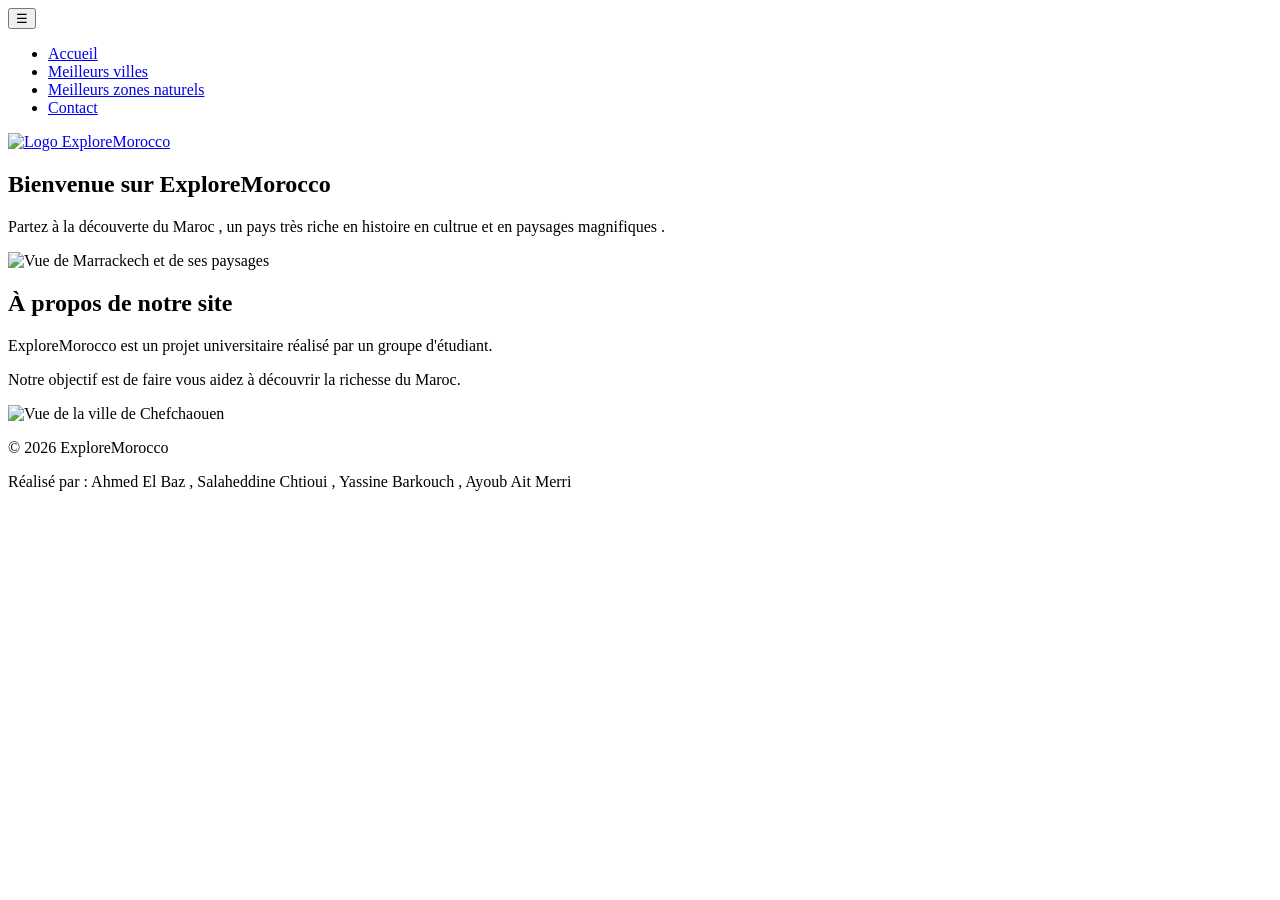
==== Accueil.html @ dbd48f04 "Add files via upload" ====
<!DOCTYPE html>
<html lang="fr">
<head>
    <meta charset="UTF-8">
    <meta name="viewport" content="width=device-width , initial-scale=1.0">
    <title>Explore Morocco - Découvrir le Maroc</title>
    <meta name="description" content="ExploreMorocco . Votre site pour découvrir les villes et les paysages du Maroc">
</head>
<body>
    <header>
        <button id="menu-button" aria-label="ouvrir-menu" aria-expanded="false" aria-controls="menu-principal">&#9776;</button>
        <nav id="menu-principal" aria-label="Navigation">
            <ul>
                <li><a href="Accueil.html">Accueil</a></li>
                <li><a href="#">Meilleurs villes </a></li>
                <li><a href="#">Meilleurs zones naturels </a></li>
                <li><a href="#">Contact</a></li>
            </ul>
        </nav>
        <a href="Accueil.html" aria-label="ExploreMorocco-Accueil" >
            <img src="#" alt="Logo ExploreMorocco" width="75px">
        </a>
    </header>
    <main>
        <section id="Bienvenue">
            <h1>Bienvenue sur ExploreMorocco</h1>
            <p>Partez à la découverte du Maroc , un pays très riche en histoire en cultrue et en paysages magnifiques .</p>
            <img src="#" alt="Vue de Marrackech et de ses paysages">
        </section>
        <section id="à propos">
            <h2>À propos de notre site</h2>
            <p>ExploreMorocco est un projet universitaire réalisé par un groupe d'étudiant.</p>
            <p>Notre objectif est de faire vous aidez à découvrir la richesse du Maroc.</p>
            <img src="#" alt="Vue de la ville de Chefchaouen">
        </section>
    </main>
    <footer>
        <p>&copy; 2026 ExploreMorocco</p> 
        <p>Réalisé par : Ahmed El Baz , Salaheddine Chtioui , Yassine Barkouch , Ayoub Ait Merri</p>
    </footer>
</body>
</html>
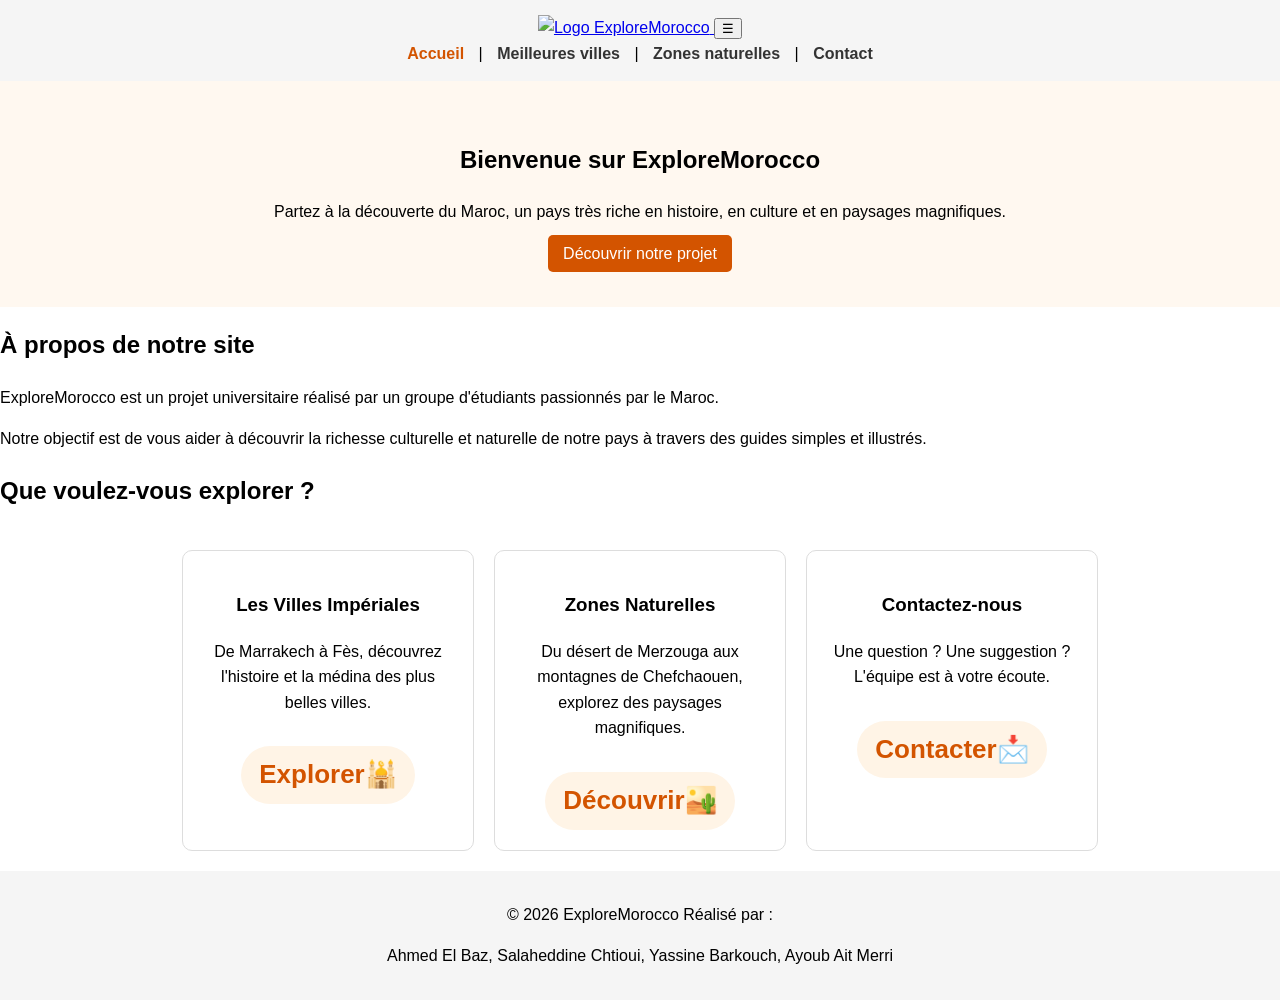
==== commit 0ec2af0a: "fix css link and style cards" ====
--- a/Accueil.html
+++ b/Accueil.html
@@ -2,41 +2,73 @@
 <html lang="fr">
 <head>
     <meta charset="UTF-8">
-    <meta name="viewport" content="width=device-width , initial-scale=1.0">
+    <meta name="viewport" content="width=device-width, initial-scale=1.0">
     <title>Explore Morocco - Découvrir le Maroc</title>
-    <meta name="description" content="ExploreMorocco . Votre site pour découvrir les villes et les paysages du Maroc">
+    <meta name="description" content="ExploreMorocco, votre site pour découvrir les villes et les paysages du Maroc">
+    <link rel="stylesheet" href="css/style.css">
 </head>
 <body>
     <header>
-        <button id="menu-button" aria-label="ouvrir-menu" aria-expanded="false" aria-controls="menu-principal">&#9776;</button>
-        <nav id="menu-principal" aria-label="Navigation">
-            <ul>
-                <li><a href="Accueil.html">Accueil</a></li>
-                <li><a href="#">Meilleurs villes </a></li>
-                <li><a href="#">Meilleurs zones naturels </a></li>
-                <li><a href="#">Contact</a></li>
-            </ul>
+        <a href="Accueil.html" aria-label="ExploreMorocco-Accueil">
+            <img src="images/logo.png" alt="Logo ExploreMorocco" width="75">
+        </a>
+        <button id="menu-button" aria-label="ouvrir-menu" aria-expanded="false" aria-controls="menu-principal">☰</button>
+        <nav id="menu-principal" aria-label="Navigation principale" align="center">
+           
+                <a href="Accueil.html" class="active">Accueil</a>   |
+                <a href="villes.html">Meilleures villes</a>   |
+                <a href="nature.html">Zones naturelles</a>   |
+                <a href="contact.html">Contact</a>
+            
         </nav>
-        <a href="Accueil.html" aria-label="ExploreMorocco-Accueil" >
-            <img src="#" alt="Logo ExploreMorocco" width="75px">
-        </a>
     </header>
+
     <main>
-        <section id="Bienvenue">
+        <!-- 1. Section Bienvenue -->
+        <section id="bienvenue">
             <h1>Bienvenue sur ExploreMorocco</h1>
-            <p>Partez à la découverte du Maroc , un pays très riche en histoire en cultrue et en paysages magnifiques .</p>
-            <img src="#" alt="Vue de Marrackech et de ses paysages">
+            <p>Partez à la découverte du Maroc, un pays très riche en histoire, en culture et en paysages magnifiques.</p>
+            <a href="#a-propos" class="btn">Découvrir notre projet</a>
         </section>
-        <section id="à propos">
+
+        <!-- 2. Section À propos -->
+        <section id="a-propos">
             <h2>À propos de notre site</h2>
-            <p>ExploreMorocco est un projet universitaire réalisé par un groupe d'étudiant.</p>
-            <p>Notre objectif est de faire vous aidez à découvrir la richesse du Maroc.</p>
-            <img src="#" alt="Vue de la ville de Chefchaouen">
+            <p>ExploreMorocco est un projet universitaire réalisé par un groupe d'étudiants passionnés par le Maroc.</p>
+            <p>Notre objectif est de vous aider à découvrir la richesse culturelle et naturelle de notre pays à travers des guides simples et illustrés.</p>
+        </section>
+
+        <!-- 3. Section Liens vers les autres pages -->
+        <section id="decouvrir">
+            <h2>Que voulez-vous explorer ?</h2>
+            <div class="cards">
+    <article>
+        <h3>Les Villes Impériales</h3>
+        <p>De Marrakech à Fès, découvrez l'histoire et la médina des plus belles villes.</p>
+        <!-- Lien Emoji Ville -->
+        <a href="villes.html" aria-label="Voir les villes" style="font-size: 40px; text-decoration: none;">Explorer🕌</a>
+    </article>
+
+    <article>
+        <h3>Zones Naturelles</h3>
+        <p>Du désert de Merzouga aux montagnes de Chefchaouen, explorez des paysages magnifiques.</p>
+        <!-- Lien Emoji Nature -->
+        <a href="nature.html" aria-label="Voir la nature" style="font-size: 40px; text-decoration: none;">Découvrir🏜️</a>
+    </article>
+
+    <article>
+        <h3>Contactez-nous</h3>
+        <p>Une question ? Une suggestion ? L'équipe est à votre écoute.</p>
+        <!-- Lien Emoji Contact -->
+        <a href="contact.html" aria-label="Nous contacter" style="font-size: 40px; text-decoration: none;">Contacter📩</a>
+    </article>
+</div>
         </section>
     </main>
+
     <footer>
-        <p>&copy; 2026 ExploreMorocco</p> 
-        <p>Réalisé par : Ahmed El Baz , Salaheddine Chtioui , Yassine Barkouch , Ayoub Ait Merri</p>
+        <p align="center">&copy; 2026 ExploreMorocco Réalisé par : </p> 
+        <p align="center">Ahmed El Baz, Salaheddine Chtioui, Yassine Barkouch, Ayoub Ait Merri</p>
     </footer>
 </body>
 </html>
--- a/css/style.css
+++ b/css/style.css
@@ -0,0 +1,74 @@
+/* style de base pour ce soir */
+body {
+  font-family: Arial, sans-serif;
+  margin: 0;
+  padding: 0;
+  line-height: 1.6;
+}
+
+header, footer {
+  background: #f5f5f5;
+  padding: 15px;
+  text-align: center;
+}
+
+nav a {
+  margin: 0 10px;
+  text-decoration: none;
+  color: #333;
+  font-weight: bold;
+}
+
+nav a.active {
+  color: #d35400;
+}
+
+#bienvenue {
+  text-align: center;
+  padding: 40px 20px;
+  background: #fff8f0;
+}
+
+.cards {
+  display: flex;
+  gap: 20px;
+  justify-content: center;
+  flex-wrap: wrap;
+  padding: 20px;
+}
+
+.cards article {
+  border: 1px solid #ddd;
+  padding: 20px;
+  border-radius: 10px;
+  width: 250px;
+  text-align: center;
+}
+
+.btn {
+  background: #d35400;
+  color: white;
+  padding: 10px 15px;
+  text-decoration: none;
+  border-radius: 5px;
+}
+/* إصلاح لون الروابط الإيموجي */
+.cards article a {
+  color: #d35400 !important;
+  font-size: 26px !important;
+  font-weight: bold;
+  display: inline-block;
+  margin-top: 15px;
+  background: #fff4e6;
+  padding: 8px 18px;
+  border-radius: 30px;
+}
+
+.cards article a:visited {
+  color: #d35400 !important;
+}
+
+.cards article a:hover {
+  background: #d35400;
+  color: white !important;
+}
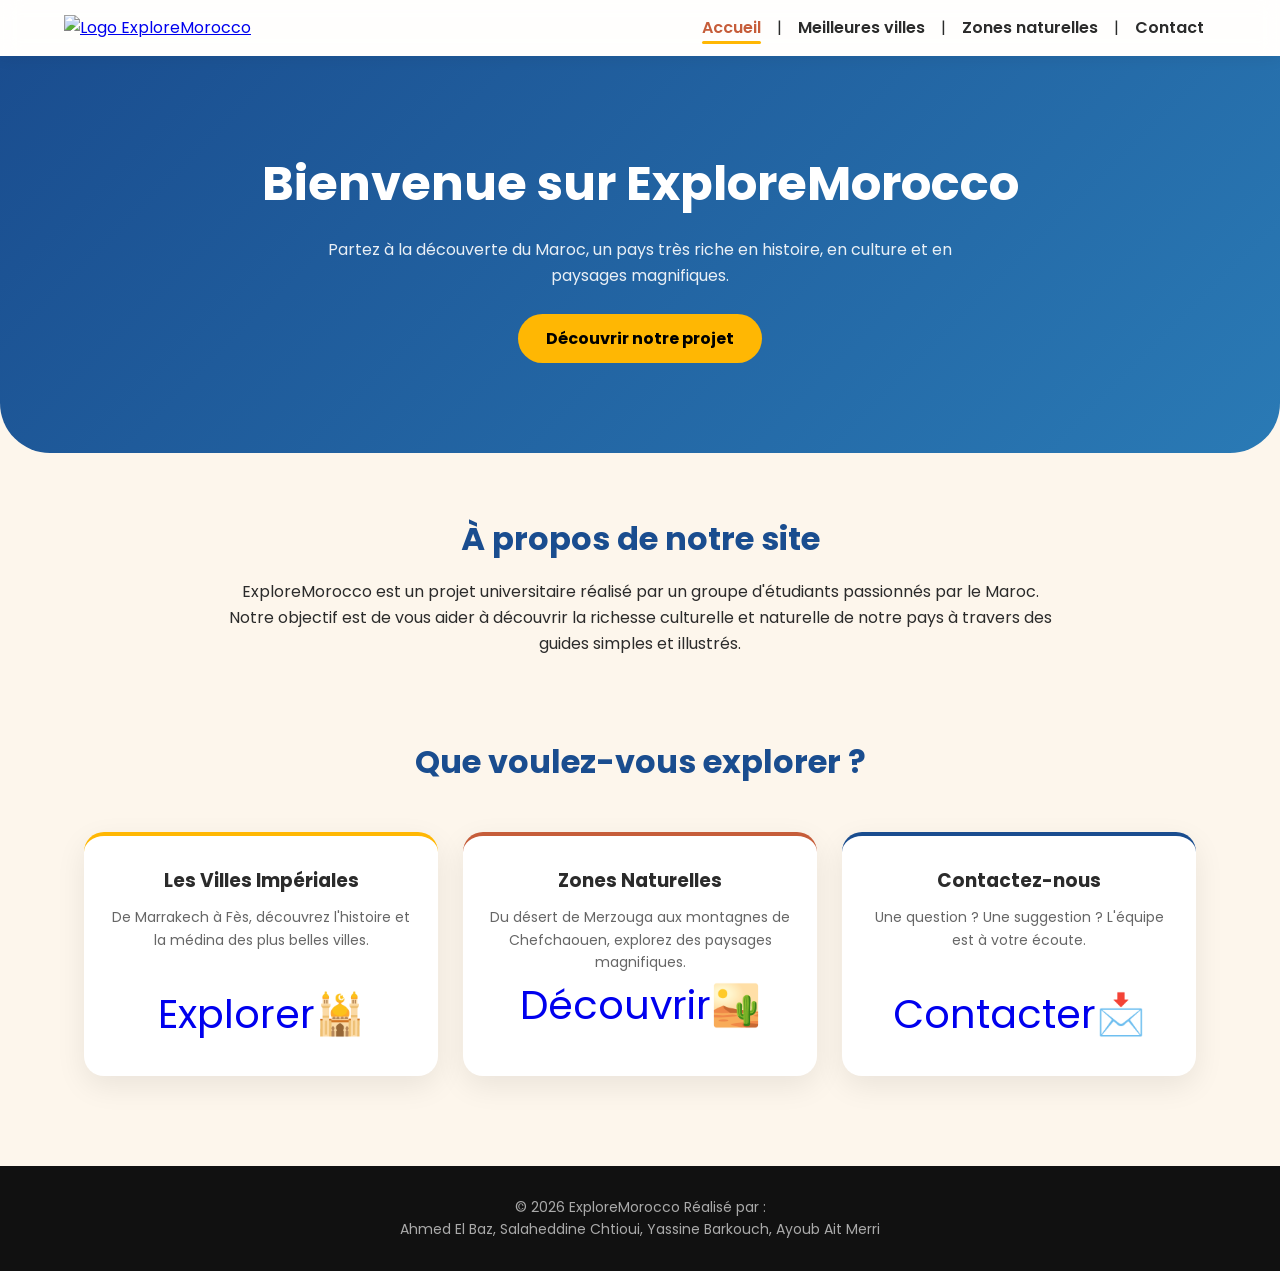
==== commit c0bb3a50: "Refactor Accueil.html and style.css for improved layout and design consistency" ====
--- a/Accueil.html
+++ b/Accueil.html
@@ -44,8 +44,7 @@
             <div class="cards">
     <article>
         <h3>Les Villes Impériales</h3>
-        <p>De Marrakech à Fès, découvrez l'histoire et la médina des plus belles villes.</p>
-        <!-- Lien Emoji Ville -->
+        <p>De Marrakech à Fès, découvrez l'histoire et la médina des plus belles villes.</p><br>
         <a href="villes.html" aria-label="Voir les villes" style="font-size: 40px; text-decoration: none;">Explorer🕌</a>
     </article>
 
@@ -58,8 +57,7 @@
 
     <article>
         <h3>Contactez-nous</h3>
-        <p>Une question ? Une suggestion ? L'équipe est à votre écoute.</p>
-        <!-- Lien Emoji Contact -->
+        <p>Une question ? Une suggestion ? L'équipe est à votre écoute.</p><br>
         <a href="contact.html" aria-label="Nous contacter" style="font-size: 40px; text-decoration: none;">Contacter📩</a>
     </article>
 </div>
--- a/css/style.css
+++ b/css/style.css
@@ -1,74 +1,203 @@
-/* style de base pour ce soir */
-body {
-  font-family: Arial, sans-serif;
-  margin: 0;
-  padding: 0;
+/* ExploreMorocco - Thème Maroc Moderne */
+@import url('https://fonts.googleapis.com/css2?family=Poppins:wght@400;600;700&display=swap');
+
+:root{
+  --sand: #fdf6ec;
+  --terracotta: #c65d3a;
+  --majorelle: #1a4d8f;
+  --saffron: #ffb703;
+  --text: #2b2b2b;
+  --card-bg: #ffffff;
+}
+
+*{
+  margin:0;
+  padding:0;
+  box-sizing:border-box;
+}
+
+body{
+  font-family: 'Poppins', sans-serif;
+  background: var(--sand);
+  color: var(--text);
   line-height: 1.6;
 }
 
-header, footer {
-  background: #f5f5f5;
-  padding: 15px;
-  text-align: center;
-}
-
-nav a {
-  margin: 0 10px;
-  text-decoration: none;
-  color: #333;
-  font-weight: bold;
-}
-
-nav a.active {
-  color: #d35400;
-}
-
-#bienvenue {
-  text-align: center;
-  padding: 40px 20px;
-  background: #fff8f0;
-}
-
+/* HEADER */
+header{
+  background: rgba(255,255,255,0.9);
+  backdrop-filter: blur(10px);
+  padding: 15px 5%;
+  display: flex;
+  justify-content: space-between;
+  align-items: center;
+  position: sticky;
+  top:0;
+  z-index: 100;
+  box-shadow: 0 2px 15px rgba(0,0,0,0.07);
+}
+
+#menu-button{
+  display:none;
+  background:none;
+  border:none;
+  font-size:28px;
+  cursor:pointer;
+}
+
+nav a{
+  text-decoration:none;
+  color: var(--text);
+  font-weight: 600;
+  margin: 0 12px;
+  position:relative;
+  transition:0.3s;
+}
+
+nav a:hover, nav a.active{
+  color: var(--terracotta);
+}
+
+nav a.active::after{
+  content:'';
+  position:absolute;
+  bottom:-5px;
+  left:0;
+  width:100%;
+  height:3px;
+  background:var(--saffron);
+  border-radius:2px;
+}
+
+/* SECTIONS */
+#bienvenue{
+  text-align:center;
+  padding: 90px 20px;
+  background: linear-gradient(135deg, var(--majorelle) 0%, #2a7ab5 100%);
+  color:white;
+  border-radius: 0 0 50px 50px;
+}
+
+#bienvenue h1{
+  font-size: clamp(28px, 5vw, 48px);
+  margin-bottom:15px;
+}
+
+#bienvenue p{
+  max-width:650px;
+  margin:0 auto 25px;
+  opacity:0.9;
+}
+
+.btn{
+  display:inline-block;
+  background: var(--saffron);
+  color:#000;
+  padding:12px 28px;
+  border-radius:30px;
+  text-decoration:none;
+  font-weight:700;
+  transition:0.3s;
+}
+
+.btn:hover{
+  transform: translateY(-3px);
+  box-shadow:0 8px 20px rgba(0,0,0,0.2);
+  background:#fff;
+}
+
+#a-propos{
+  max-width:900px;
+  margin: 60px auto;
+  text-align:center;
+  padding:0 20px;
+}
+
+#a-propos h2, #decouvrir h2{
+  font-size:32px;
+  margin-bottom:15px;
+  color: var(--majorelle);
+}
+
+#decouvrir{
+  padding: 20px 5% 60px;
+  text-align:center;
+}
+
+/* CARDS - Hada li swltini 3lih */
 .cards {
   display: flex;
-  gap: 20px;
+  gap: 25px;
   justify-content: center;
   flex-wrap: wrap;
-  padding: 20px;
-}
-
-.cards article {
-  border: 1px solid #ddd;
-  padding: 20px;
-  border-radius: 10px;
-  width: 250px;
-  text-align: center;
-}
-
-.btn {
-  background: #d35400;
-  color: white;
-  padding: 10px 15px;
-  text-decoration: none;
-  border-radius: 5px;
-}
-/* إصلاح لون الروابط الإيموجي */
-.cards article a {
-  color: #d35400 !important;
-  font-size: 26px !important;
-  font-weight: bold;
-  display: inline-block;
-  margin-top: 15px;
-  background: #fff4e6;
-  padding: 8px 18px;
-  border-radius: 30px;
-}
-
-.cards article a:visited {
-  color: #d35400 !important;
-}
-
-.cards article a:hover {
-  background: #d35400;
-  color: white !important;
+  padding: 30px 20px;
+}
+
+.cards article{
+  background: var(--card-bg);
+  flex: 1 1 300px;
+  max-width: 380px;
+  padding: 30px 25px;
+  border-radius: 20px;
+  box-shadow: 0 10px 30px rgba(0,0,0,0.08);
+  transition:0.4s;
+  border-top: 4px solid var(--saffron);
+}
+
+.cards article:hover{
+  transform: translateY(-10px);
+  box-shadow: 0 20px 40px rgba(0,0,0,0.12);
+}
+
+.cards article:nth-child(2){
+  border-top-color: var(--terracotta);
+}
+.cards article:nth-child(3){
+  border-top-color: var(--majorelle);
+}
+
+.cards h3{
+  margin-bottom:10px;
+  color: var(--text);
+}
+
+.cards p{
+  font-size:14px;
+  color:#666;
+  min-height:50px;
+}
+
+/* FOOTER */
+footer{
+  background:#111;
+  color:#aaa;
+  padding:30px;
+  text-align:center;
+  font-size:14px;
+}
+
+/* RESPONSIVE */
+@media (max-width: 768px){
+  #menu-button{ display:block; }
+  
+  #menu-principal{
+    display:none;
+    position:absolute;
+    top:75px;
+    left:0;
+    width:100%;
+    background:white;
+    flex-direction:column;
+    padding:20px;
+    box-shadow:0 10px 20px rgba(0,0,0,0.1);
+  }
+  
+  #menu-principal.show{
+    display:flex;
+  }
+  
+  #menu-principal a{
+    padding:12px 0;
+    border-bottom:1px solid #eee;
+  }
 }
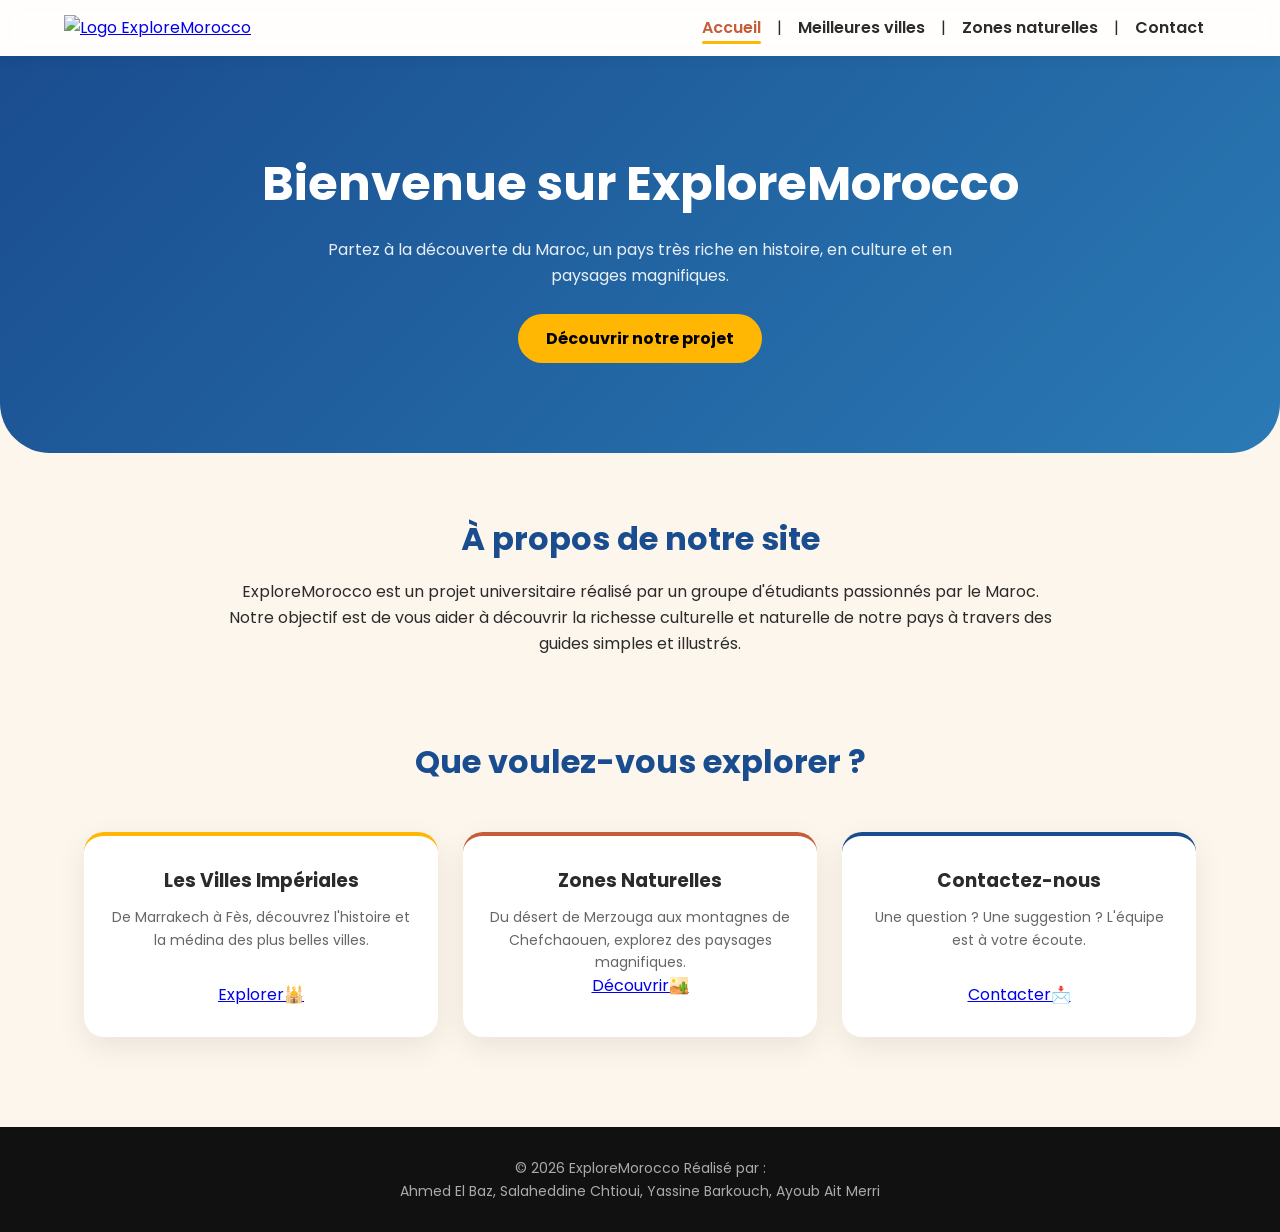
==== commit 1d1155ef: "update accueil cards style" ====
--- a/Accueil.html
+++ b/Accueil.html
@@ -45,20 +45,20 @@
     <article>
         <h3>Les Villes Impériales</h3>
         <p>De Marrakech à Fès, découvrez l'histoire et la médina des plus belles villes.</p><br>
-        <a href="villes.html" aria-label="Voir les villes" style="font-size: 40px; text-decoration: none;">Explorer🕌</a>
+        <a href="villes.html" aria-label="Voir les villes">Explorer🕌</a>
     </article>
 
     <article>
         <h3>Zones Naturelles</h3>
         <p>Du désert de Merzouga aux montagnes de Chefchaouen, explorez des paysages magnifiques.</p>
         <!-- Lien Emoji Nature -->
-        <a href="nature.html" aria-label="Voir la nature" style="font-size: 40px; text-decoration: none;">Découvrir🏜️</a>
+        <a href="nature.html" aria-label="Voir la nature">Découvrir🏜️</a>
     </article>
 
     <article>
         <h3>Contactez-nous</h3>
         <p>Une question ? Une suggestion ? L'équipe est à votre écoute.</p><br>
-        <a href="contact.html" aria-label="Nous contacter" style="font-size: 40px; text-decoration: none;">Contacter📩</a>
+        <a href="contact.html" aria-label="Nous contacter">Contacter📩</a>
     </article>
 </div>
         </section>
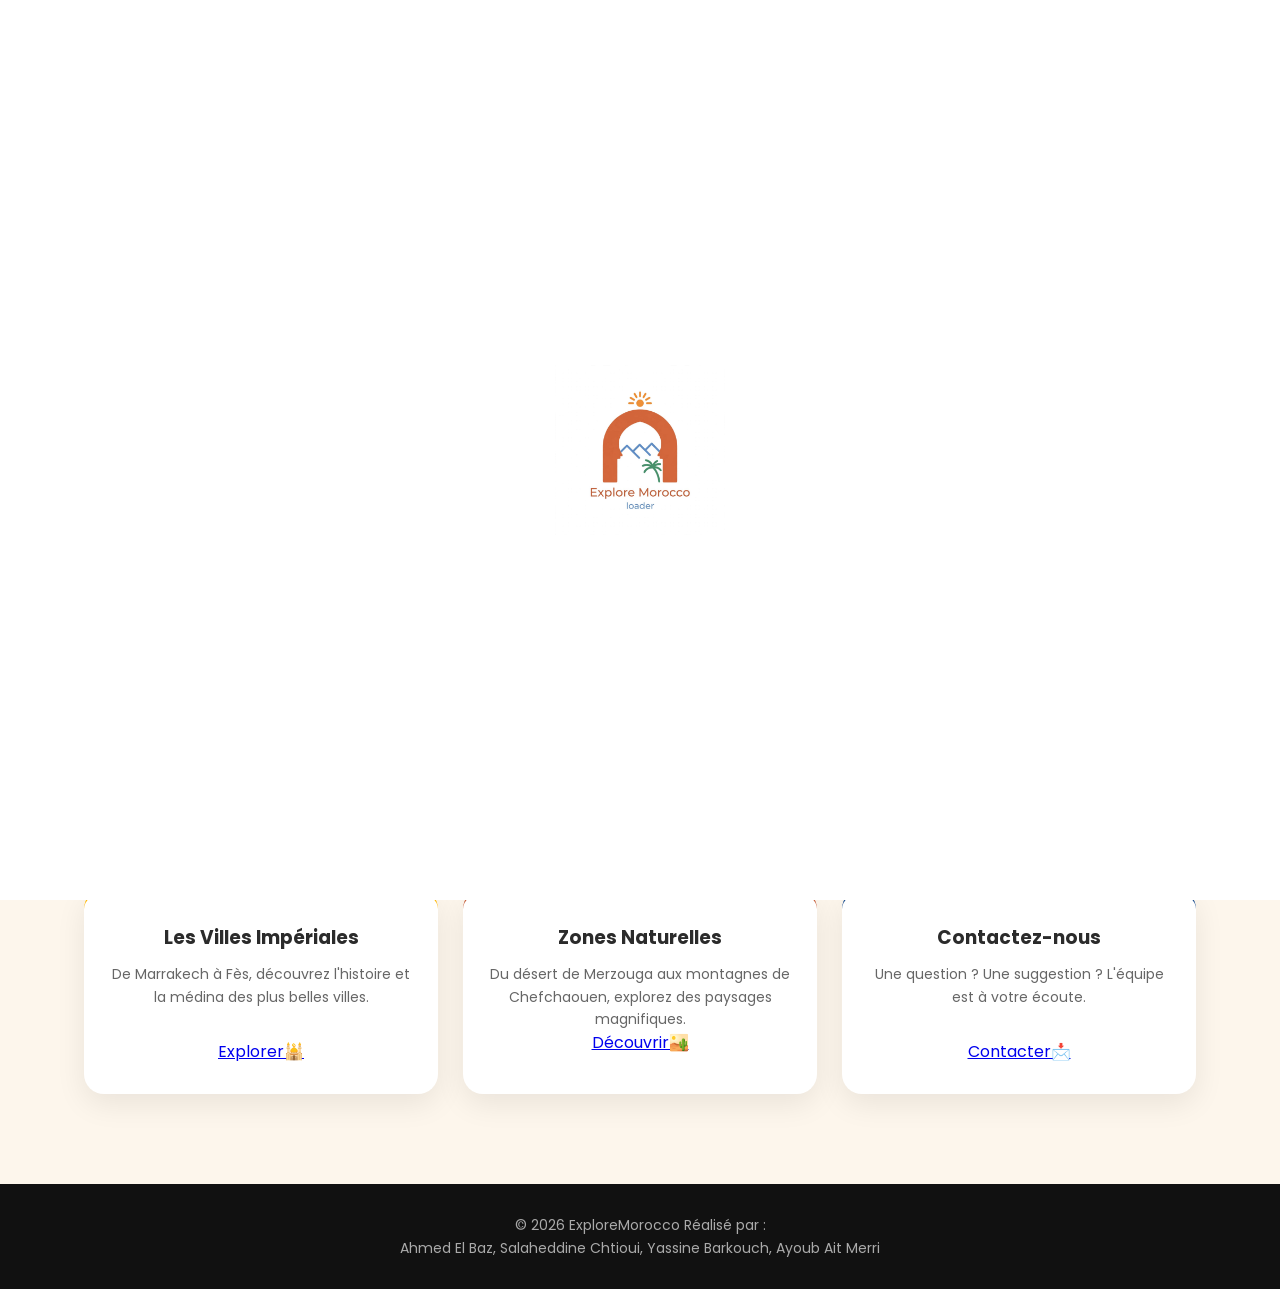
==== commit ded1aea7: "Ajout hover sur liens articles + logo ExploreMorocco" ====
--- a/Accueil.html
+++ b/Accueil.html
@@ -6,11 +6,15 @@
     <title>Explore Morocco - Découvrir le Maroc</title>
     <meta name="description" content="ExploreMorocco, votre site pour découvrir les villes et les paysages du Maroc">
     <link rel="stylesheet" href="css/style.css">
+    <script src="js/js.js"></script>
 </head>
 <body>
+<div id="page-loader">
+  <img src="explore_morocco_logo_transparent.jpeg" alt="Explore Morocco" class="loader-logo">
+</div>
     <header>
         <a href="Accueil.html" aria-label="ExploreMorocco-Accueil">
-            <img src="images/logo.png" alt="Logo ExploreMorocco" width="75">
+            <img src="explore_morocco_logo_transparent.jpeg" alt="Logo ExploreMorocco" width="75">
         </a>
         <button id="menu-button" aria-label="ouvrir-menu" aria-expanded="false" aria-controls="menu-principal">☰</button>
         <nav id="menu-principal" aria-label="Navigation principale" align="center">
--- a/css/style.css
+++ b/css/style.css
@@ -123,7 +123,9 @@
   padding: 20px 5% 60px;
   text-align:center;
 }
-
+ #decouvrir article a:hover {
+  font-weight: bold;
+ }
 /* CARDS - Hada li swltini 3lih */
 .cards {
   display: flex;
@@ -200,4 +202,37 @@
     padding:12px 0;
     border-bottom:1px solid #eee;
   }
+}
+#page-loader {
+  position: fixed;
+  inset: 0;
+  width: 100vw;
+  height: 100vh;
+  background: #ffffff;
+  display: flex;
+  justify-content: center;
+  align-items: center;
+  z-index: 999999;
+  transition: opacity 0.6s ease;
+}
+
+#page-loader.hidden {
+  opacity: 0;
+  visibility: hidden;
+  pointer-events: none;
+}
+
+.loader-logo {
+  width: 170px; /* كبرتو من 120 لـ 170 */
+  height: auto;
+  background: transparent !important;
+  animation: pulse-rotate 1.4s infinite ease-in-out;
+}
+
+@keyframes pulse-rotate {
+  0% { transform: scale(0.9) rotate(-6deg); }
+  25% { transform: scale(1.3) rotate(6deg); }
+  50% { transform: scale(1.15) rotate(-4deg); }
+  75% { transform: scale(1.3) rotate(4deg); }
+  100% { transform: scale(0.9) rotate(-6deg); }
 }
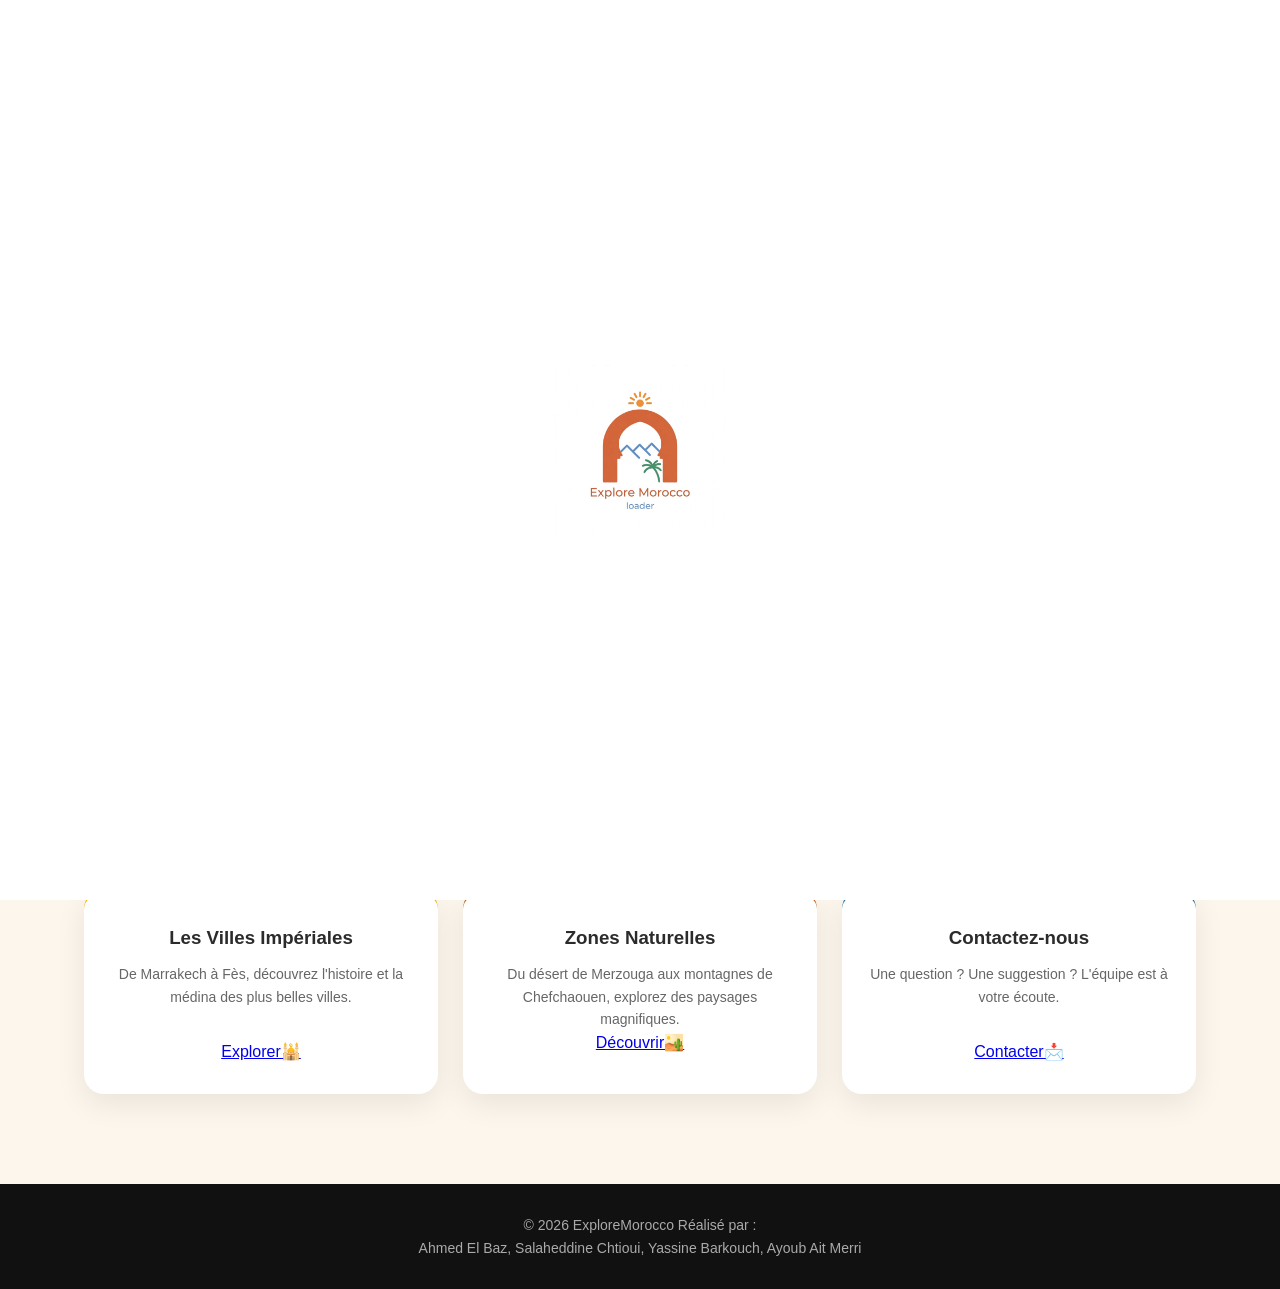
==== commit 35c9dfc2: "Ajout du logoLoder , quelques html modifications and style css" ====
--- a/Accueil.html
+++ b/Accueil.html
@@ -10,11 +10,11 @@
 </head>
 <body>
 <div id="page-loader">
-  <img src="explore_morocco_logo_transparent.jpeg" alt="Explore Morocco" class="loader-logo">
+  <img src="images/explore_morocco_logo_transparent.jpeg" alt="Explore Morocco" class="loader-logo">
 </div>
     <header>
         <a href="Accueil.html" aria-label="ExploreMorocco-Accueil">
-            <img src="explore_morocco_logo_transparent.jpeg" alt="Logo ExploreMorocco" width="75">
+            <img src="images/explore_morocco_logo_transparent.jpeg" alt="Logo ExploreMorocco" width="75">
         </a>
         <button id="menu-button" aria-label="ouvrir-menu" aria-expanded="false" aria-controls="menu-principal">☰</button>
         <nav id="menu-principal" aria-label="Navigation principale" align="center">
@@ -28,21 +28,16 @@
     </header>
 
     <main>
-        <!-- 1. Section Bienvenue -->
         <section id="bienvenue">
             <h1>Bienvenue sur ExploreMorocco</h1>
             <p>Partez à la découverte du Maroc, un pays très riche en histoire, en culture et en paysages magnifiques.</p>
             <a href="#a-propos" class="btn">Découvrir notre projet</a>
         </section>
-
-        <!-- 2. Section À propos -->
         <section id="a-propos">
             <h2>À propos de notre site</h2>
             <p>ExploreMorocco est un projet universitaire réalisé par un groupe d'étudiants passionnés par le Maroc.</p>
             <p>Notre objectif est de vous aider à découvrir la richesse culturelle et naturelle de notre pays à travers des guides simples et illustrés.</p>
         </section>
-
-        <!-- 3. Section Liens vers les autres pages -->
         <section id="decouvrir">
             <h2>Que voulez-vous explorer ?</h2>
             <div class="cards">
@@ -55,7 +50,6 @@
     <article>
         <h3>Zones Naturelles</h3>
         <p>Du désert de Merzouga aux montagnes de Chefchaouen, explorez des paysages magnifiques.</p>
-        <!-- Lien Emoji Nature -->
         <a href="nature.html" aria-label="Voir la nature">Découvrir🏜️</a>
     </article>
 
--- a/css/style.css
+++ b/css/style.css
@@ -1,4 +1,3 @@
-/* ExploreMorocco - Thème Maroc Moderne */
 @import url('https://fonts.googleapis.com/css2?family=Poppins:wght@400;600;700&display=swap');
 
 :root{
@@ -22,8 +21,6 @@
   color: var(--text);
   line-height: 1.6;
 }
-
-/* HEADER */
 header{
   background: rgba(255,255,255,0.9);
   backdrop-filter: blur(10px);
@@ -68,8 +65,6 @@
   background:var(--saffron);
   border-radius:2px;
 }
-
-/* SECTIONS */
 #bienvenue{
   text-align:center;
   padding: 90px 20px;
@@ -126,7 +121,6 @@
  #decouvrir article a:hover {
   font-weight: bold;
  }
-/* CARDS - Hada li swltini 3lih */
 .cards {
   display: flex;
   gap: 25px;
@@ -169,7 +163,6 @@
   min-height:50px;
 }
 
-/* FOOTER */
 footer{
   background:#111;
   color:#aaa;
@@ -178,7 +171,6 @@
   font-size:14px;
 }
 
-/* RESPONSIVE */
 @media (max-width: 768px){
   #menu-button{ display:block; }
   
@@ -223,7 +215,7 @@
 }
 
 .loader-logo {
-  width: 170px; /* كبرتو من 120 لـ 170 */
+  width: 170px;
   height: auto;
   background: transparent !important;
   animation: pulse-rotate 1.4s infinite ease-in-out;
@@ -235,4 +227,119 @@
   50% { transform: scale(1.15) rotate(-4deg); }
   75% { transform: scale(1.3) rotate(4deg); }
   100% { transform: scale(0.9) rotate(-6deg); }
+}
+:root {
+  --sand: #fdf6ec;
+  --majorelle: #1e6fa0;
+  --saffron: #f7b100;
+  --terracotta: #c45a1a;
+  --card-bg: white;
+}
+
+body {
+  margin: 0;
+  padding: 0;
+  font-family: 'Segoe UI', sans-serif;
+  background: var(--sand);
+}
+
+#main-nav {
+  background: rgba(255,255,255,0.9);
+  backdrop-filter: blur(10px);
+  padding: 15px 5%;
+  display: flex;
+  justify-content: space-between;
+  align-items: center;
+  position: sticky;
+  top:0;
+  z-index: 100;
+  box-shadow: 0 2px 15px rgba(0,0,0,0.07);
+}
+
+#main-nav a {
+  text-decoration: none;
+  color: #222;
+  font-weight: 600;
+  font-size: 16px;
+  padding-bottom: 6px;
+  border-bottom: 3px solid transparent;
+  transition: 0.2s;
+}
+#main-nav a:hover {
+  color: var(--terracotta);
+  border-bottom: 3px solid var(--saffron);
+}
+#bienvenueChef {
+  text-align:center;
+  padding: 90px 20px;
+  background: linear-gradient(135deg, var(--majorelle) 0%, #69ddf2 100%);
+  color:white;
+  border-radius: 0 0 50px 50px;
+}
+
+#section-medina, #section-galerie {
+  max-width: 1100px;
+  margin: 60px auto;
+  padding: 0 5%;
+}
+
+#section-medina h2, #section-galerie h2 {
+  font-size: 32px;
+  margin: 40px 0 15px;
+  color: var(--majorelle);
+}
+
+#list-monuments, #list-jardins, #list-excursions {
+  list-style: none;
+  display: grid;
+  gap: 15px;
+  margin: 20px 0 30px;
+  padding: 0;
+}
+
+#list-monuments li, #list-jardins li, #list-excursions li {
+  background: var(--card-bg);
+  padding: 18px 20px;
+  border-radius: 15px;
+  box-shadow: 0 5px 20px rgba(0,0,0,0.06);
+  border-left: 5px solid var(--saffron);
+  transition: 0.3s;
+}
+
+#list-monuments li { border-left-color: var(--majorelle); }
+#list-jardins li { border-left-color: var(--terracotta); }
+#list-excursions li { border-left-color: var(--saffron); }
+
+#list-monuments li:hover, #list-jardins li:hover, #list-excursions li:hover {
+  transform: translateX(5px);
+  box-shadow: 0 10px 25px rgba(0,0,0,0.1);
+}
+
+#galerie-grid {
+  display: grid;
+  grid-template-columns: repeat(auto-fit, minmax(250px, 1fr));
+  gap: 25px;
+  margin-top: 30px;
+}
+
+.galerie-img {
+  width: 100%;
+  height: 260px;
+  object-fit: cover;
+  border-radius: 20px;
+  box-shadow: 0 10px 30px rgba(0,0,0,0.08);
+  transition: 0.4s;
+}
+
+.galerie-img:hover {
+  transform: translateY(-10px);
+}
+
+#main-footer {
+  background: #111;
+  color: #aaa;
+  padding: 30px;
+  text-align: center;
+  font-size: 14px;
+  margin-top: 60px;
 }
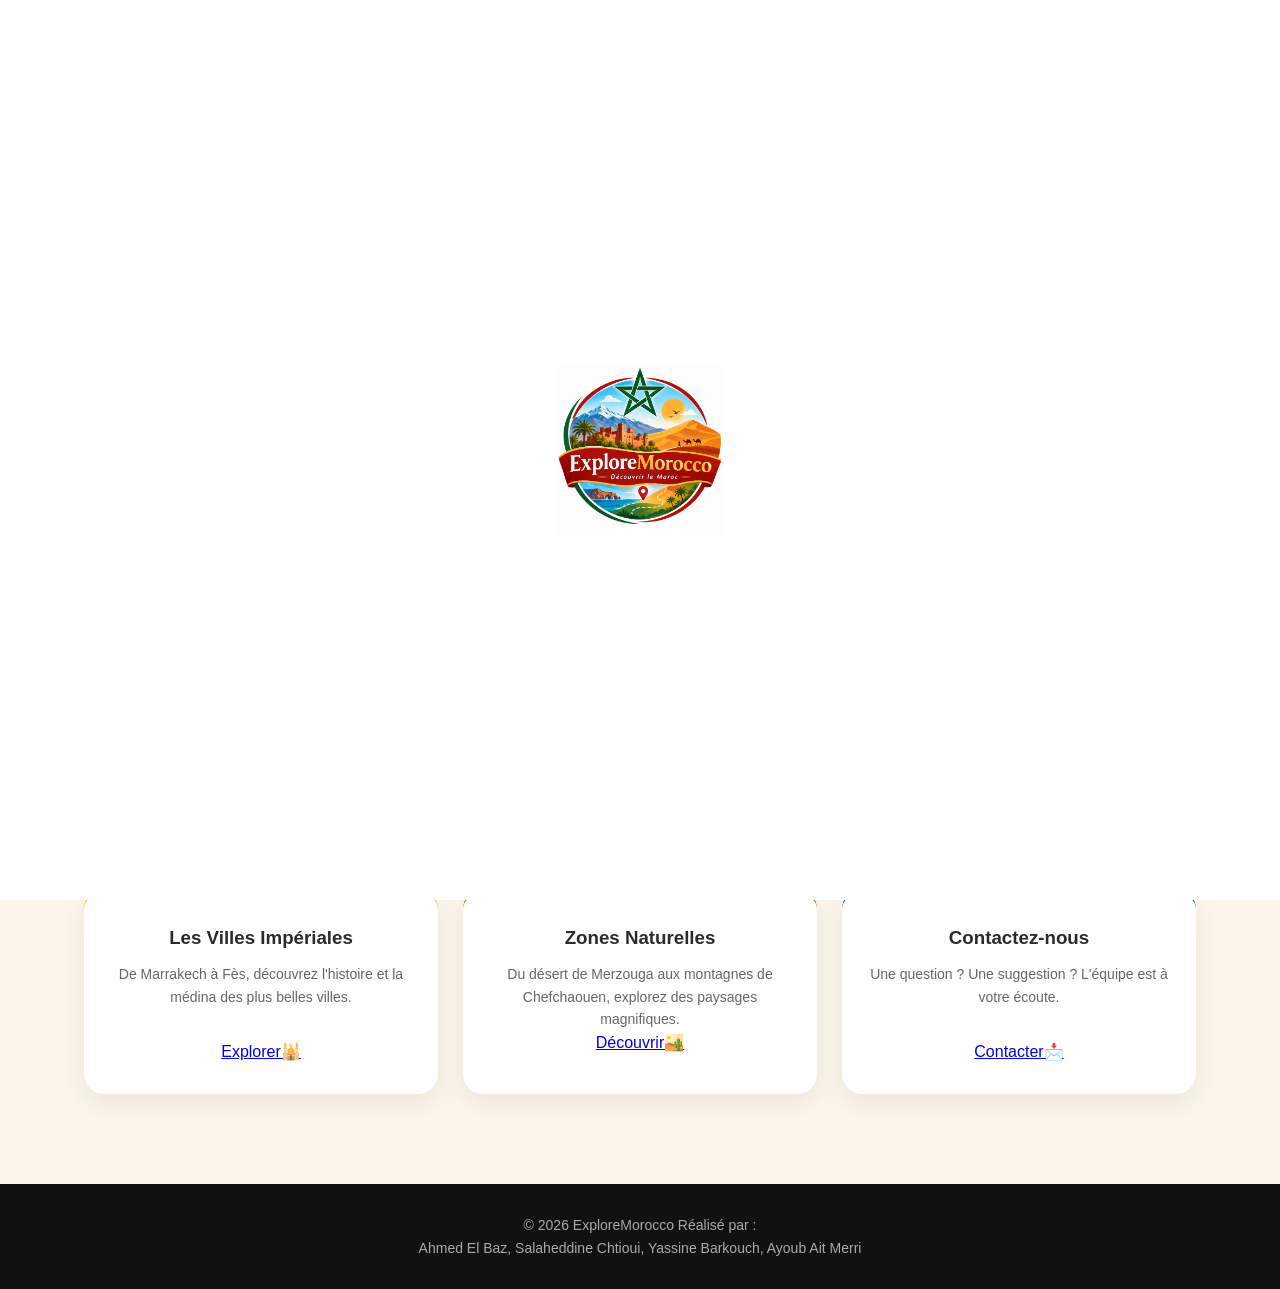
==== commit 471e01e0: "Amélioration du style de Fès et du menu des villes sur l’accueil" ====
--- a/Accueil.html
+++ b/Accueil.html
@@ -10,20 +10,28 @@
 </head>
 <body>
 <div id="page-loader">
-  <img src="images/explore_morocco_logo_transparent.jpeg" alt="Explore Morocco" class="loader-logo">
+  <img src="images/Explore Morocco Logo.png" alt="Explore Morocco" class="loader-logo">
 </div>
     <header>
         <a href="Accueil.html" aria-label="ExploreMorocco-Accueil">
-            <img src="images/explore_morocco_logo_transparent.jpeg" alt="Logo ExploreMorocco" width="75">
+            <img src="images/Explore Morocco Logo.png" alt="Logo ExploreMorocco" width="75">
         </a>
-        <button id="menu-button" aria-label="ouvrir-menu" aria-expanded="false" aria-controls="menu-principal">☰</button>
-        <nav id="menu-principal" aria-label="Navigation principale" align="center">
-           
-                <a href="Accueil.html" class="active">Accueil</a>   |
-                <a href="villes.html">Meilleures villes</a>   |
-                <a href="nature.html">Zones naturelles</a>   |
-                <a href="contact.html">Contact</a>
-            
+        <button id="menu-button" type="button" aria-label="Ouvrir le menu" aria-expanded="false" aria-controls="menu-principal">☰</button>
+        <nav id="menu-principal">
+            <a href="Accueil.html">Accueil</a>
+            <span id="villes-wrapper">
+                <a href="#" id="btn-villes" aria-expanded="false" aria-controls="liste-villes">Meilleures villes</a>
+                <span id="liste-villes" style="display: none;">
+                    <a href="villes/Chefchaouen.html">Chefchaouen</a>
+                    <a href="villes/Rabat.html">Rabat</a>
+                    <a href="villes/Ouarzazate.html">Ouarzazate</a>
+                    <a href="villes/Marrakech.html">Marrakech</a>
+                    <a href="villes/Fès.html">Fès</a>
+                    <a href="villes/Casablanca.html">Casablanca</a>
+                </span>
+            </span>
+            <a href="#">Zones naturelles</a>
+            <a href="#">Contact</a>
         </nav>
     </header>
 
--- a/css/style.css
+++ b/css/style.css
@@ -36,10 +36,69 @@
 
 #menu-button{
   display:none;
-  background:none;
-  border:none;
-  font-size:28px;
+  width:44px;
+  height:44px;
+  align-items:center;
+  justify-content:center;
+  border:1px solid rgba(26,77,143,0.15);
+  border-radius:12px;
+  background:#fff;
+  color:var(--majorelle);
+  box-shadow:0 3px 10px rgba(0,0,0,0.06);
+  line-height:1;
+  padding:0;
+  font-size:26px;
   cursor:pointer;
+  transition:background 0.2s, transform 0.2s;
+}
+
+#menu-button:hover{
+  background:var(--sand);
+}
+
+#menu-button:focus-visible,
+#menu-principal a:focus-visible{
+  outline:3px solid var(--saffron);
+  outline-offset:3px;
+}
+
+#menu-principal{
+  display:flex;
+  align-items:center;
+  gap:8px;
+}
+
+#menu-principal a{
+  margin:0;
+}
+
+#menu-principal > a{
+  padding:10px 12px;
+  border-radius:9px;
+}
+
+#menu-principal > a:hover{
+  background:var(--sand);
+}
+
+#btn-villes{
+  display:inline-block;
+  padding:10px 12px;
+  border-radius:9px;
+}
+
+#btn-villes:hover{
+  background:var(--sand);
+}
+
+#btn-villes::after{
+  content:'⌄';
+  margin-left:7px;
+  font-size:14px;
+}
+
+#btn-villes[aria-expanded="true"]::after{
+  content:'⌃';
 }
 
 nav a{
@@ -65,6 +124,40 @@
   background:var(--saffron);
   border-radius:2px;
 }
+
+#villes-wrapper{
+  position:relative;
+  display:inline-block;
+}
+
+#liste-villes{
+  position:absolute;
+  top:calc(100% + 12px);
+  left:0;
+  min-width:210px;
+  flex-direction:column;
+  padding:8px;
+  background:#fff;
+  border:1px solid rgba(26,77,143,0.1);
+  border-radius:14px;
+  box-shadow:0 12px 30px rgba(0,0,0,0.16);
+  z-index:9999;
+}
+
+#liste-villes a{
+  display:block;
+  margin:0;
+  padding:10px 14px;
+  border-radius:8px;
+  color:var(--text);
+  white-space:nowrap;
+}
+
+#liste-villes a:hover{
+  color:var(--majorelle);
+  background:var(--sand);
+}
+
 #bienvenue{
   text-align:center;
   padding: 90px 20px;
@@ -172,27 +265,74 @@
 }
 
 @media (max-width: 768px){
-  #menu-button{ display:block; }
-  
+  #menu-button{
+    display:flex;
+    position:relative;
+    z-index:1001;
+  }
+
   #menu-principal{
     display:none;
     position:absolute;
-    top:75px;
+    top:100%;
     left:0;
     width:100%;
-    background:white;
+    max-height:calc(100vh - 100px);
+    max-height:calc(100dvh - 100px);
+    overflow-y:auto;
+    align-items:stretch;
     flex-direction:column;
-    padding:20px;
-    box-shadow:0 10px 20px rgba(0,0,0,0.1);
-  }
-  
+    gap:4px;
+    padding:14px 5% 20px;
+    background:rgba(255,255,255,0.98);
+    border-top:1px solid rgba(26,77,143,0.08);
+    border-radius:0 0 18px 18px;
+    box-shadow:0 16px 30px rgba(0,0,0,0.14);
+  }
+
   #menu-principal.show{
     display:flex;
   }
-  
-  #menu-principal a{
-    padding:12px 0;
-    border-bottom:1px solid #eee;
+
+  #menu-principal > a,
+  #btn-villes{
+    display:block;
+    width:100%;
+    margin:0;
+    padding:13px 15px;
+    border-bottom:1px solid rgba(26,77,143,0.08);
+    border-radius:9px;
+  }
+
+  #menu-principal > a:hover,
+  #btn-villes:hover{
+    background:var(--sand);
+  }
+
+  #villes-wrapper{
+    display:block;
+  }
+
+  #liste-villes{
+    position:static;
+    min-width:auto;
+    margin:4px 0 8px 10px;
+    border:0;
+    border-radius:10px;
+    box-shadow:none;
+    background:#f8f8f8;
+  }
+
+  #liste-villes a{
+    padding:11px 15px;
+    border-bottom:1px solid rgba(26,77,143,0.06);
+  }
+}
+
+@media (prefers-reduced-motion: reduce){
+  #menu-button,
+  nav a{
+    transition:none;
   }
 }
 #page-loader {
@@ -342,4 +482,151 @@
   text-align: center;
   font-size: 14px;
   margin-top: 60px;
+}
+
+/* Fes page styling */
+#page-fes{
+  --fes-green:#28523d;
+  --fes-green-dark:#183b2c;
+  --fes-gold:#b88736;
+  --fes-clay:#a55335;
+  font-family:'Poppins', sans-serif;
+}
+
+#page-fes #bienvenueChef{
+  display:block;
+  position:relative;
+  top:auto;
+  z-index:auto;
+  text-align:center;
+  padding:clamp(65px, 10vw, 110px) 20px;
+  box-shadow:none;
+  backdrop-filter:none;
+  background:
+    repeating-linear-gradient(45deg, transparent 0 24px, rgba(255, 255, 255, 0.045) 24px 26px),
+    linear-gradient(135deg, var(--fes-green-dark), var(--fes-green) 58%, #8a6536);
+  border-radius:0 0 42px 42px;
+}
+
+#page-fes #bienvenueChef h1{
+  font-size:clamp(32px, 5vw, 50px);
+  margin-bottom:12px;
+}
+
+#page-fes #bienvenueChef p{
+  max-width:700px;
+  margin:0 auto;
+  opacity:0.94;
+}
+
+#page-fes #main-nav{
+  justify-content:center;
+  flex-wrap:wrap;
+  gap:8px;
+  padding:14px 5%;
+}
+
+#page-fes #main-nav a{
+  margin:0;
+  padding:8px 11px;
+  border:0;
+  border-radius:8px;
+}
+
+#page-fes #main-nav a:hover{
+  background:var(--sand);
+}
+
+#page-fes #section-medina,
+#page-fes #section-galerie{
+  max-width:1100px;
+  margin:48px auto;
+  padding:0 5%;
+}
+
+#page-fes #section-medina h2,
+#page-fes #section-galerie h2{
+  margin:34px 0 14px;
+  color:var(--fes-green);
+  font-size:clamp(25px, 4vw, 32px);
+}
+
+#page-fes #section-medina > h2:first-child + p{
+  padding:22px 24px;
+  background:#fff;
+  border:1px solid rgba(40,82,61,0.1);
+  border-left:5px solid var(--fes-gold);
+  border-radius:14px;
+  box-shadow:0 5px 20px rgba(0,0,0,0.05);
+}
+
+#page-fes #list-monuments li{
+  border-left-color:var(--fes-green);
+}
+
+#page-fes #list-jardins li{
+  border-left-color:var(--fes-gold);
+}
+
+#page-fes #list-excursions li{
+  border-left-color:var(--fes-clay);
+}
+
+#page-fes #list-monuments li:hover,
+#page-fes #list-jardins li:hover,
+#page-fes #list-excursions li:hover{
+  transform:translateY(-3px);
+}
+
+#page-fes #galerie-grid{
+  display:grid;
+  grid-template-columns:repeat(auto-fit, minmax(220px, 1fr));
+  gap:20px;
+  margin-top:24px;
+}
+
+#page-fes .galerie-img{
+  width:100%;
+  height:250px;
+  object-fit:cover;
+  border:4px solid #fff;
+  border-radius:16px;
+  box-shadow:0 8px 24px rgba(24,59,44,0.12);
+  transition:transform 0.25s, box-shadow 0.25s;
+}
+
+#page-fes .galerie-img:hover{
+  transform:translateY(-5px);
+  box-shadow:0 14px 30px rgba(24,59,44,0.2);
+}
+
+#page-fes #main-footer{
+  margin-top:60px;
+  background:var(--fes-green-dark);
+  color:rgba(255,255,255,0.82);
+}
+
+@media (max-width:600px){
+  #page-fes #main-nav{
+    gap:2px;
+    padding:10px 4%;
+  }
+
+  #page-fes #main-nav a{
+    font-size:14px;
+    padding:7px 8px;
+  }
+
+  #page-fes #section-medina,
+  #page-fes #section-galerie{
+    margin:34px auto;
+  }
+
+  #page-fes #section-medina > h2:first-child + p{
+    padding:17px;
+  }
+
+  #page-fes .galerie-img{
+    height:220px;
+  }
 }
